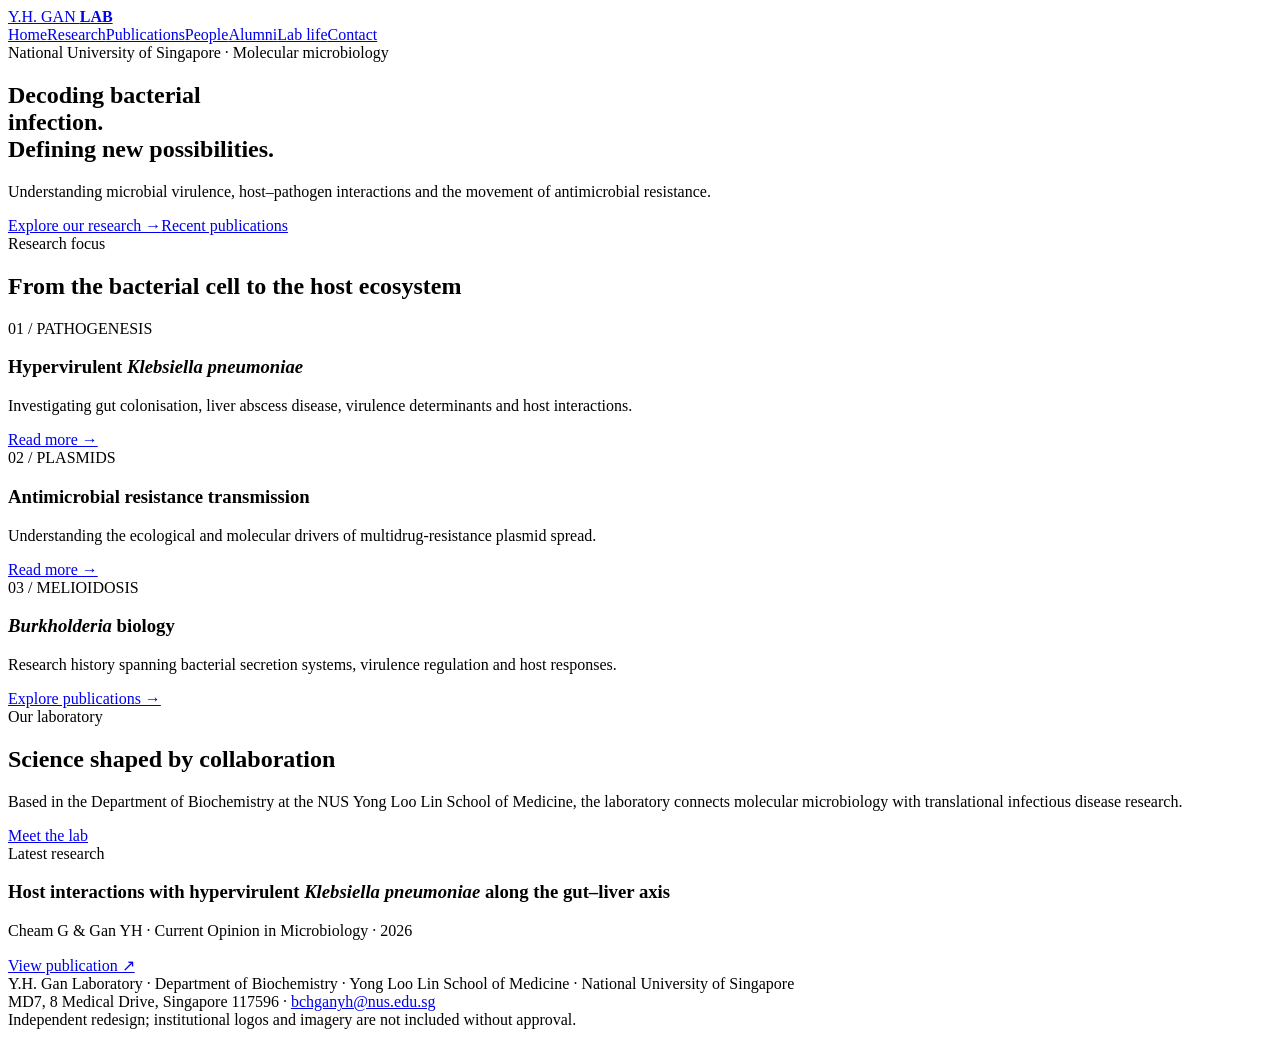
==== index.html @ dc12cc2e "Add files via upload" ====
<!doctype html><html lang="en"><head><meta charset="utf-8"><meta name="viewport" content="width=device-width,initial-scale=1"><meta name="description" content="Y.H. Gan Laboratory at the National University of Singapore: bacterial pathogenesis, Klebsiella pneumoniae, antimicrobial resistance and melioidosis."><title>Home | Y.H. Gan Laboratory</title><link rel="stylesheet" href="assets/style.css"></head><body><header class="top"><div class="wrap nav"><a class="brand" href="index.html">Y.H. GAN <b>LAB</b></a><nav aria-label="Main navigation"><a class="active" href="index.html">Home</a><a class="" href="research.html">Research</a><a class="" href="publications.html">Publications</a><a class="" href="people.html">People</a><a class="" href="alumni.html">Alumni</a><a class="" href="lab-life.html">Lab life</a><a class="" href="contact.html">Contact</a></nav></div></header><main><section class="hero"><div class="wrap"><div class="eyebrow">National University of Singapore · Molecular microbiology</div><h1>Decoding bacterial<br><span style="color:var(--aqua)">infection.</span><br>Defining new possibilities.</h1><p class="lead">Understanding microbial virulence, host–pathogen interactions and the movement of antimicrobial resistance.</p><a class="btn" href="research.html">Explore our research →</a><a class="btn secondary" href="publications.html">Recent publications</a></div></section><section class="section"><div class="wrap"><div class="eyebrow">Research focus</div><h2>From the bacterial cell to the host ecosystem</h2><div class="grid"><article class="card"><span class="number">01 / PATHOGENESIS</span><h3>Hypervirulent <i>Klebsiella pneumoniae</i></h3><p>Investigating gut colonisation, liver abscess disease, virulence determinants and host interactions.</p><a href="research.html">Read more →</a></article><article class="card"><span class="number">02 / PLASMIDS</span><h3>Antimicrobial resistance transmission</h3><p>Understanding the ecological and molecular drivers of multidrug-resistance plasmid spread.</p><a href="research.html">Read more →</a></article><article class="card"><span class="number">03 / MELIOIDOSIS</span><h3><i>Burkholderia</i> biology</h3><p>Research history spanning bacterial secretion systems, virulence regulation and host responses.</p><a href="publications.html">Explore publications →</a></article></div></div></section><section class="section"><div class="wrap grid two"><div><div class="eyebrow">Our laboratory</div><h2>Science shaped by collaboration</h2><p>Based in the Department of Biochemistry at the NUS Yong Loo Lin School of Medicine, the laboratory connects molecular microbiology with translational infectious disease research.</p><a class="btn secondary" href="people.html">Meet the lab</a></div><div class="banner"><div class="eyebrow">Latest research</div><h3>Host interactions with hypervirulent <i>Klebsiella pneumoniae</i> along the gut–liver axis</h3><p>Cheam G & Gan YH · Current Opinion in Microbiology · 2026</p><a href="https://doi.org/10.1016/j.mib.2026.102764">View publication ↗</a></div></div></section></main><footer class="footer"><div class="wrap">Y.H. Gan Laboratory · Department of Biochemistry · Yong Loo Lin School of Medicine · National University of Singapore<br>MD7, 8 Medical Drive, Singapore 117596 · <a href="mailto:bchganyh@nus.edu.sg">bchganyh@nus.edu.sg</a><br><span class="small">Independent redesign; institutional logos and imagery are not included without approval.</span></div></footer></body></html>
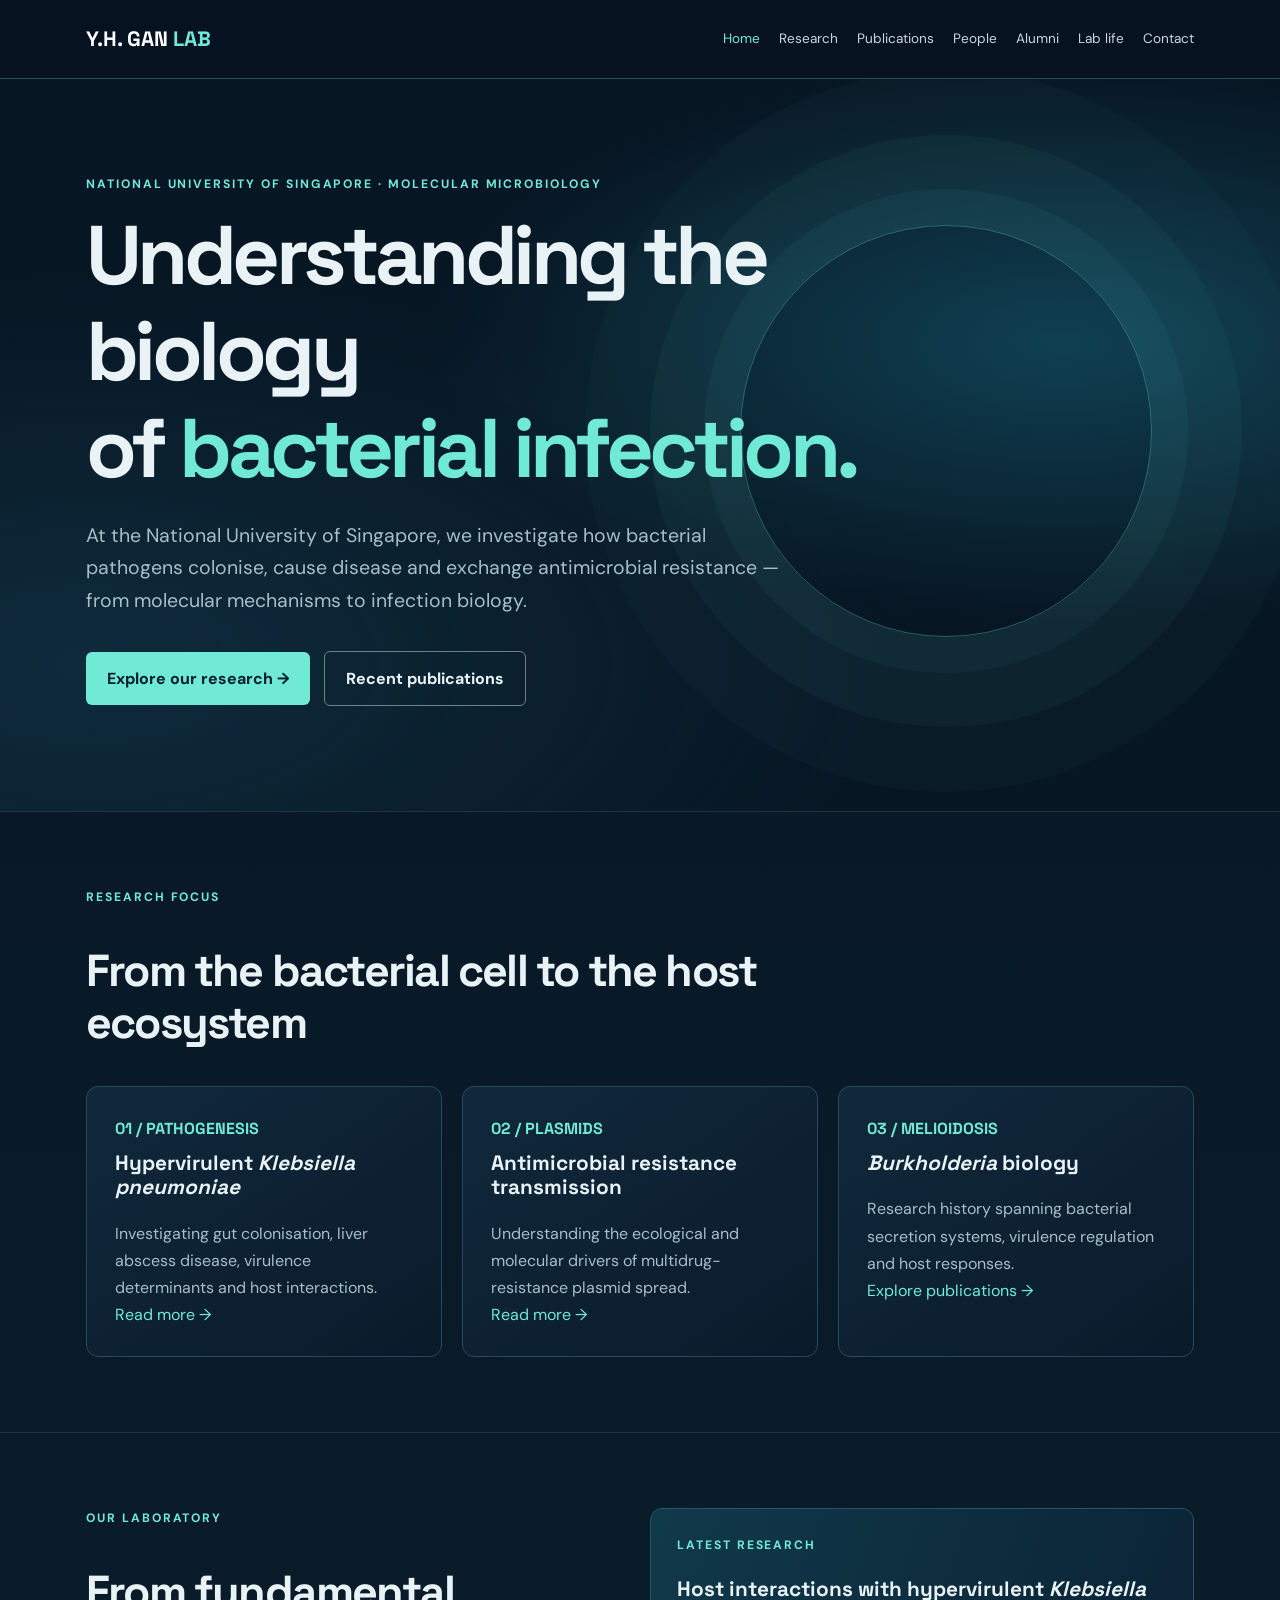
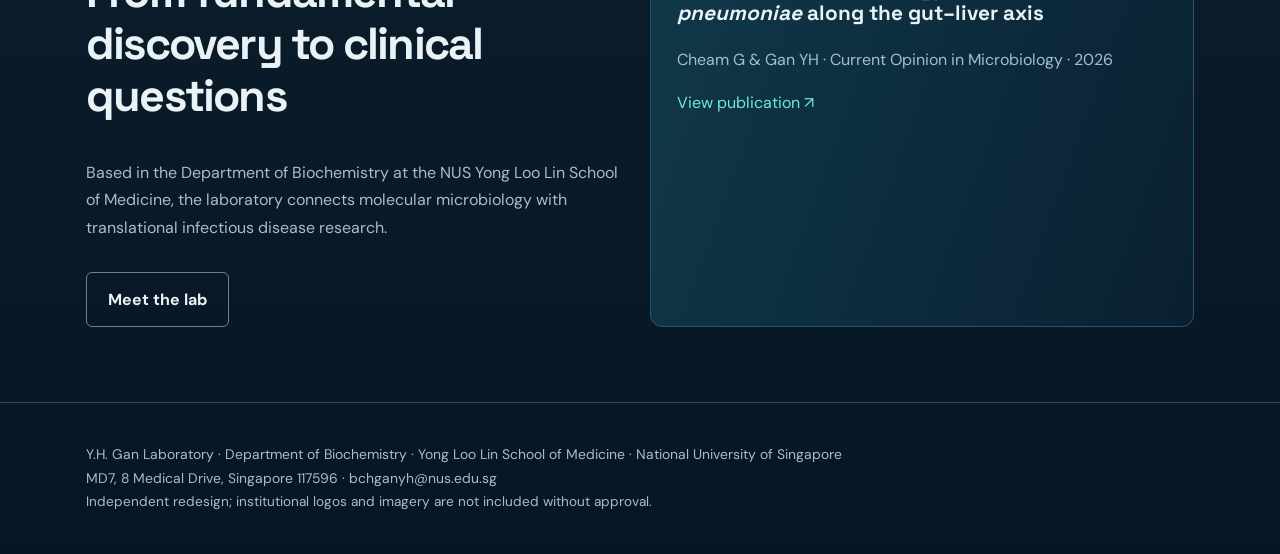
==== commit 80142d4a: "Refresh academic site design and migrate historical laboratory content" ====
--- a/index.html
+++ b/index.html
@@ -1 +1 @@
-<!doctype html><html lang="en"><head><meta charset="utf-8"><meta name="viewport" content="width=device-width,initial-scale=1"><meta name="description" content="Y.H. Gan Laboratory at the National University of Singapore: bacterial pathogenesis, Klebsiella pneumoniae, antimicrobial resistance and melioidosis."><title>Home | Y.H. Gan Laboratory</title><link rel="stylesheet" href="assets/style.css"></head><body><header class="top"><div class="wrap nav"><a class="brand" href="index.html">Y.H. GAN <b>LAB</b></a><nav aria-label="Main navigation"><a class="active" href="index.html">Home</a><a class="" href="research.html">Research</a><a class="" href="publications.html">Publications</a><a class="" href="people.html">People</a><a class="" href="alumni.html">Alumni</a><a class="" href="lab-life.html">Lab life</a><a class="" href="contact.html">Contact</a></nav></div></header><main><section class="hero"><div class="wrap"><div class="eyebrow">National University of Singapore · Molecular microbiology</div><h1>Decoding bacterial<br><span style="color:var(--aqua)">infection.</span><br>Defining new possibilities.</h1><p class="lead">Understanding microbial virulence, host–pathogen interactions and the movement of antimicrobial resistance.</p><a class="btn" href="research.html">Explore our research →</a><a class="btn secondary" href="publications.html">Recent publications</a></div></section><section class="section"><div class="wrap"><div class="eyebrow">Research focus</div><h2>From the bacterial cell to the host ecosystem</h2><div class="grid"><article class="card"><span class="number">01 / PATHOGENESIS</span><h3>Hypervirulent <i>Klebsiella pneumoniae</i></h3><p>Investigating gut colonisation, liver abscess disease, virulence determinants and host interactions.</p><a href="research.html">Read more →</a></article><article class="card"><span class="number">02 / PLASMIDS</span><h3>Antimicrobial resistance transmission</h3><p>Understanding the ecological and molecular drivers of multidrug-resistance plasmid spread.</p><a href="research.html">Read more →</a></article><article class="card"><span class="number">03 / MELIOIDOSIS</span><h3><i>Burkholderia</i> biology</h3><p>Research history spanning bacterial secretion systems, virulence regulation and host responses.</p><a href="publications.html">Explore publications →</a></article></div></div></section><section class="section"><div class="wrap grid two"><div><div class="eyebrow">Our laboratory</div><h2>Science shaped by collaboration</h2><p>Based in the Department of Biochemistry at the NUS Yong Loo Lin School of Medicine, the laboratory connects molecular microbiology with translational infectious disease research.</p><a class="btn secondary" href="people.html">Meet the lab</a></div><div class="banner"><div class="eyebrow">Latest research</div><h3>Host interactions with hypervirulent <i>Klebsiella pneumoniae</i> along the gut–liver axis</h3><p>Cheam G & Gan YH · Current Opinion in Microbiology · 2026</p><a href="https://doi.org/10.1016/j.mib.2026.102764">View publication ↗</a></div></div></section></main><footer class="footer"><div class="wrap">Y.H. Gan Laboratory · Department of Biochemistry · Yong Loo Lin School of Medicine · National University of Singapore<br>MD7, 8 Medical Drive, Singapore 117596 · <a href="mailto:bchganyh@nus.edu.sg">bchganyh@nus.edu.sg</a><br><span class="small">Independent redesign; institutional logos and imagery are not included without approval.</span></div></footer></body></html>+<!doctype html><html lang="en"><head><meta charset="utf-8"><meta name="viewport" content="width=device-width,initial-scale=1"><meta name="description" content="Y.H. Gan Laboratory at the National University of Singapore: bacterial pathogenesis, Klebsiella pneumoniae, antimicrobial resistance and melioidosis."><title>Home | Y.H. Gan Laboratory</title><link rel="stylesheet" href="assets/style.css"></head><body><header class="top"><div class="wrap nav"><a class="brand" href="index.html">Y.H. GAN <b>LAB</b></a><nav aria-label="Main navigation"><a class="active" href="index.html">Home</a><a class="" href="research.html">Research</a><a class="" href="publications.html">Publications</a><a class="" href="people.html">People</a><a class="" href="alumni.html">Alumni</a><a class="" href="lab-life.html">Lab life</a><a class="" href="contact.html">Contact</a></nav></div></header><main><section class="hero"><div class="wrap"><div class="eyebrow">National University of Singapore · Molecular microbiology</div><h1>Understanding the biology<br>of <span style="color:var(--aqua)">bacterial infection.</span></h1><p class="lead">At the National University of Singapore, we investigate how bacterial pathogens colonise, cause disease and exchange antimicrobial resistance — from molecular mechanisms to infection biology.</p><a class="btn" href="research.html">Explore our research →</a><a class="btn secondary" href="publications.html">Recent publications</a></div></section><section class="section"><div class="wrap"><div class="eyebrow">Research focus</div><h2>From the bacterial cell to the host ecosystem</h2><div class="grid"><article class="card"><span class="number">01 / PATHOGENESIS</span><h3>Hypervirulent <i>Klebsiella pneumoniae</i></h3><p>Investigating gut colonisation, liver abscess disease, virulence determinants and host interactions.</p><a href="research.html">Read more →</a></article><article class="card"><span class="number">02 / PLASMIDS</span><h3>Antimicrobial resistance transmission</h3><p>Understanding the ecological and molecular drivers of multidrug-resistance plasmid spread.</p><a href="research.html">Read more →</a></article><article class="card"><span class="number">03 / MELIOIDOSIS</span><h3><i>Burkholderia</i> biology</h3><p>Research history spanning bacterial secretion systems, virulence regulation and host responses.</p><a href="publications.html">Explore publications →</a></article></div></div></section><section class="section"><div class="wrap grid two"><div><div class="eyebrow">Our laboratory</div><h2>From fundamental discovery to clinical questions</h2><p>Based in the Department of Biochemistry at the NUS Yong Loo Lin School of Medicine, the laboratory connects molecular microbiology with translational infectious disease research.</p><a class="btn secondary" href="people.html">Meet the lab</a></div><div class="banner"><div class="eyebrow">Latest research</div><h3>Host interactions with hypervirulent <i>Klebsiella pneumoniae</i> along the gut–liver axis</h3><p>Cheam G & Gan YH · Current Opinion in Microbiology · 2026</p><a href="https://doi.org/10.1016/j.mib.2026.102764">View publication ↗</a></div></div></section></main><footer class="footer"><div class="wrap">Y.H. Gan Laboratory · Department of Biochemistry · Yong Loo Lin School of Medicine · National University of Singapore<br>MD7, 8 Medical Drive, Singapore 117596 · <a href="mailto:bchganyh@nus.edu.sg">bchganyh@nus.edu.sg</a><br><span class="small">Independent redesign; institutional logos and imagery are not included without approval.</span></div></footer></body></html>
--- a/assets/style.css
+++ b/assets/style.css
@@ -0,0 +1,18 @@
+@import url('https://fonts.googleapis.com/css2?family=DM+Sans:wght@400;500;600;700&family=Space+Grotesk:wght@400;500;600;700&display=swap');:root{--bg:#071321;--panel:#0e2133;--line:#244051;--text:#e9f3f6;--muted:#a5bfc9;--aqua:#4fe4d0;--gold:#f6c47c}*{box-sizing:border-box}html{scroll-behavior:smooth}body{margin:0;background:var(--bg);color:var(--text);font:16px/1.7 'DM Sans',sans-serif}a{color:var(--aqua);text-decoration:none}a:hover{text-decoration:underline}h1,h2,h3,.brand{font-family:'Space Grotesk',sans-serif;line-height:1.16}h1{font-size:clamp(2.7rem,6.5vw,5.5rem);letter-spacing:-.055em;margin:12px 0 24px}h2{font-size:clamp(1.8rem,3.5vw,3rem);letter-spacing:-.04em}h3{font-size:1.3rem}p{color:var(--muted)}.wrap{max-width:1160px;margin:auto;padding:0 26px}.top{position:sticky;top:0;background:#071321ee;backdrop-filter:blur(14px);z-index:9;border-bottom:1px solid var(--line)}.nav{min-height:78px;display:flex;align-items:center;justify-content:space-between;gap:20px}.brand{font-size:1.3rem;font-weight:700;color:white;white-space:nowrap}.brand b{color:var(--aqua)}nav{display:flex;gap:19px;flex-wrap:wrap}nav a{font-size:.85rem;color:#c7d8df}nav a.active{color:var(--aqua)}.hero{position:relative;overflow:hidden;padding:95px 0 105px;background:radial-gradient(ellipse at 83% 40%,#114b60 0,transparent 45%),radial-gradient(ellipse at 20% 80%,#163b49 0,transparent 48%)}.hero:after{content:'';position:absolute;right:8%;top:15%;width:340px;height:340px;border-radius:50%;border:1px solid #4fe4d044;box-shadow:0 0 0 35px #4fe4d008,0 0 0 80px #4fe4d006;pointer-events:none}.eyebrow{text-transform:uppercase;letter-spacing:.19em;color:var(--aqua);font-size:.76rem;font-weight:700}.lead{max-width:720px;font-size:1.22rem}.btn{display:inline-block;background:var(--aqua);color:#06202a;padding:13px 21px;border-radius:6px;font-weight:700;margin:15px 14px 0 0}.btn.secondary{background:transparent;color:var(--text);border:1px solid #68848d}.section{padding:75px 0;border-top:1px solid #1a3545}.grid{display:grid;grid-template-columns:repeat(3,minmax(0,1fr));gap:20px}.grid.two{grid-template-columns:repeat(2,minmax(0,1fr))}.card{background:linear-gradient(145deg,#10293b,#0a1a2b);border:1px solid var(--line);border-radius:12px;padding:28px;min-width:0}.card h3{margin-top:8px}.card p{margin-bottom:0}.number{color:var(--aqua);font:700 1rem 'Space Grotesk'}.banner{background:linear-gradient(110deg,#10394a,#0a2032);border:1px solid #255667;padding:26px;border-radius:12px}.small{font-size:.85rem}.muted{color:var(--muted)}.pagehead{padding:76px 0 55px;background:radial-gradient(ellipse at right,#15475a,transparent 55%)}.pagehead h1{font-size:clamp(2.5rem,5vw,4.2rem)}.entry{border-bottom:1px solid var(--line);padding:19px 0}.entry:last-child{border:0}.tag{font-size:.73rem;letter-spacing:.12em;text-transform:uppercase;color:var(--aqua)}.publication{padding:20px 0;border-bottom:1px solid var(--line)}.publication h3{font-size:1.05rem;line-height:1.4;margin:5px 0}.publication p{margin:4px 0}.search{width:100%;padding:14px;background:#0d2435;border:1px solid #416274;border-radius:8px;color:white;font:inherit}.portrait{height:95px;width:95px;border-radius:50%;background:linear-gradient(135deg,#1b6173,#132b46);display:grid;place-items:center;font:700 1.4rem 'Space Grotesk';color:#a5f7e8;margin-bottom:20px}.timeline{display:flex;flex-wrap:wrap;gap:10px}.year{border:1px solid #315367;padding:10px 15px;border-radius:8px;color:var(--text)}.figure{border:1px dashed #497080;border-radius:10px;padding:28px;background:#0b2030;color:#bed1d9;margin:20px 0}.footer{padding:40px 0;border-top:1px solid var(--line);font-size:.87rem;color:var(--muted)}.footer a{color:var(--muted)}.warning{background:#263321;border-left:3px solid var(--gold);padding:14px 18px;border-radius:4px}ul{color:var(--muted)}@media(max-width:800px){.nav{align-items:flex-start;padding-top:16px;padding-bottom:16px;flex-direction:column}nav{gap:10px 17px}.grid,.grid.two{grid-template-columns:1fr}.hero{padding:70px 0}.hero:after{opacity:.25}h1{font-size:2.8rem}.section{padding:55px 0}}
+/* 2026 editorial refresh */
+:root{--bg:#071623;--panel:#10293a;--line:#294a5a;--aqua:#70ead7}
+body{background:linear-gradient(180deg,#071623 0%,#0a1b2a 75%,#071623 100%)}
+.hero{min-height:660px;display:flex;align-items:center;background:radial-gradient(ellipse at 83% 36%,#17647a88,transparent 42%),radial-gradient(ellipse at 7% 80%,#17435977,transparent 47%),#071623}
+.hero .wrap{width:100%;position:relative;z-index:1}
+.hero:after{width:410px;height:410px;right:10%;top:20%;border:1px solid #70ead755;box-shadow:0 0 0 36px #70ead70b,0 0 0 90px #70ead709,0 0 0 155px #70ead705}
+.hero h1{max-width:960px}.lead{line-height:1.65}.section h2{max-width:820px}
+.card{transition:transform .2s ease,border-color .2s ease}.card:hover{transform:translateY(-4px);border-color:#5baea9}
+.btn{transition:filter .2s ease,transform .2s ease}.btn:hover{filter:brightness(1.09);transform:translateY(-2px);text-decoration:none}
+a:focus-visible,input:focus-visible{outline:3px solid #f6c47c;outline-offset:3px}
+[hidden]{display:none!important}
+.story{font-size:1.08rem;max-width:800px}.section-intro{max-width:780px}
+.masthead{border-left:3px solid var(--aqua);padding-left:22px}
+.eyebrow{letter-spacing:.16em}
+footer{margin-top:auto}
+@media(prefers-reduced-motion:reduce){*,*:before,*:after{scroll-behavior:auto!important;transition:none!important}}
+@media(max-width:800px){.hero{min-height:520px}.hero:after{right:-160px;opacity:.22}nav a{padding:4px 0}}
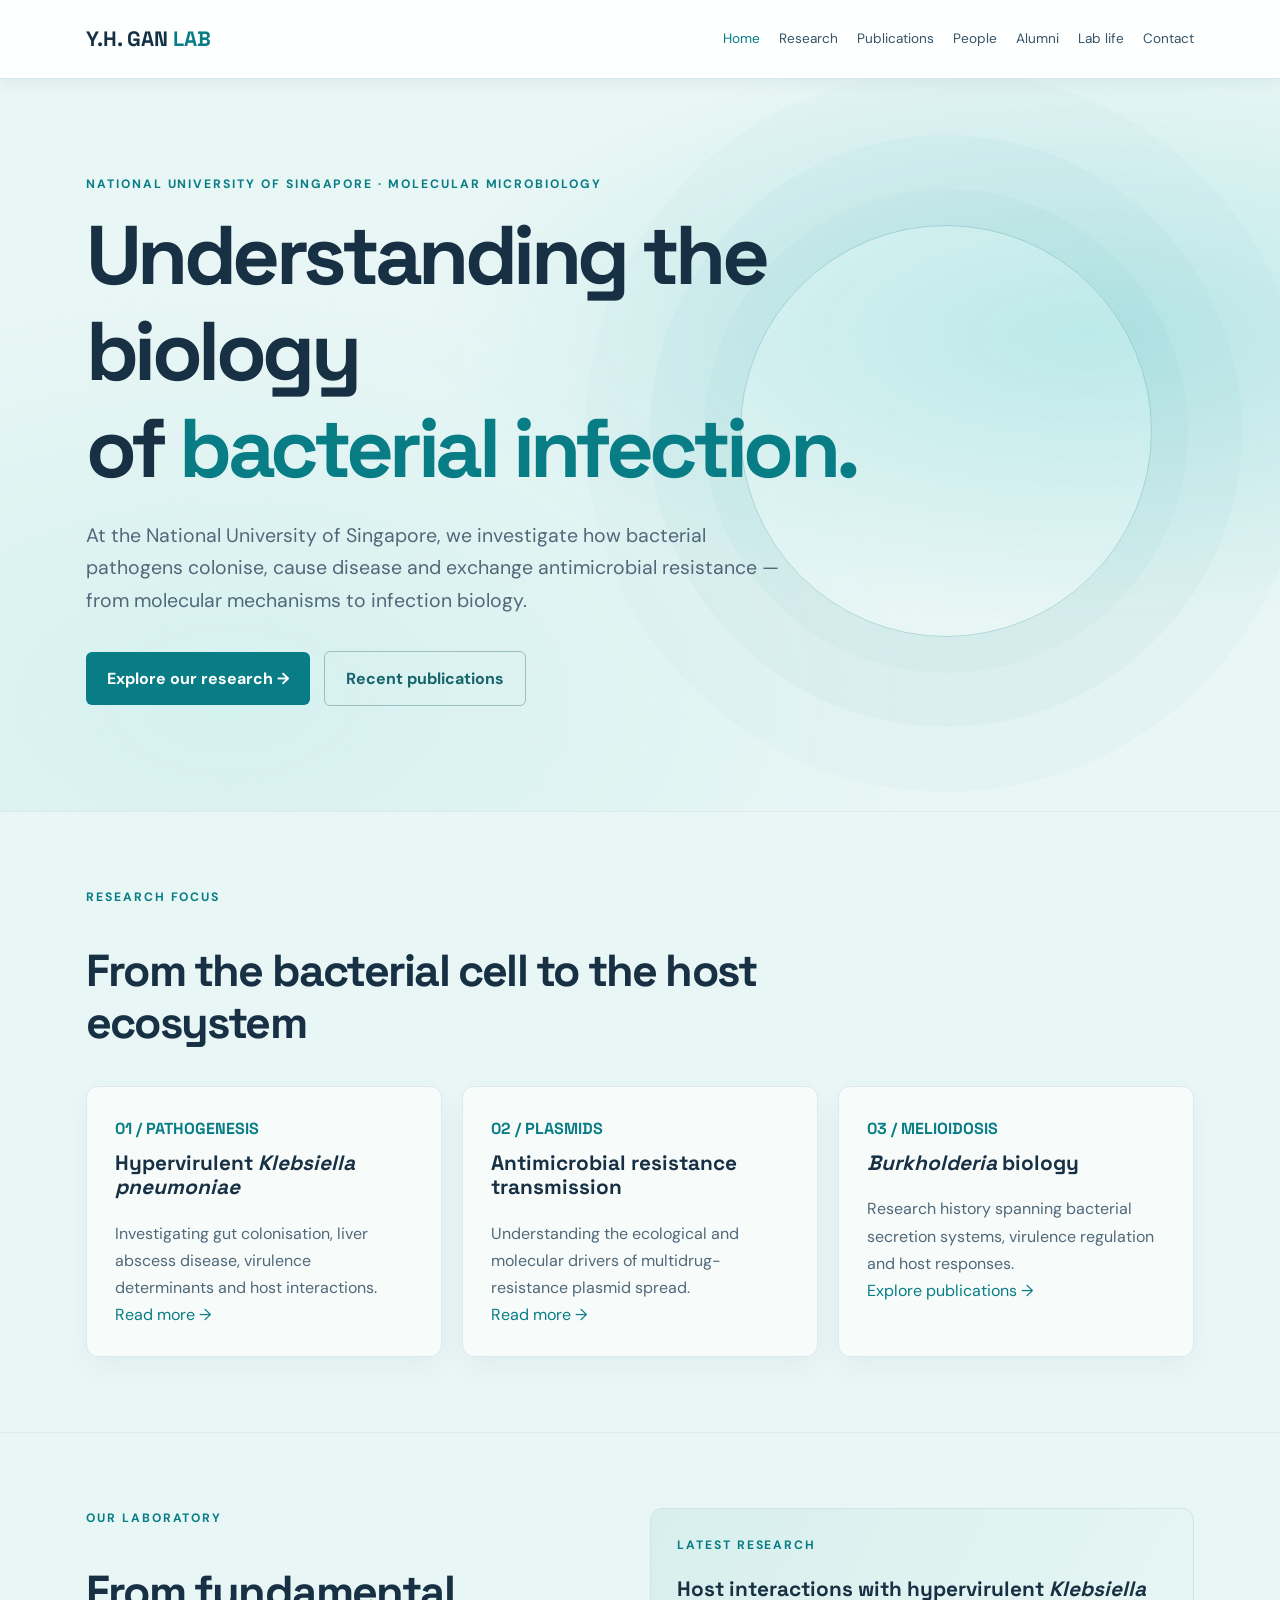
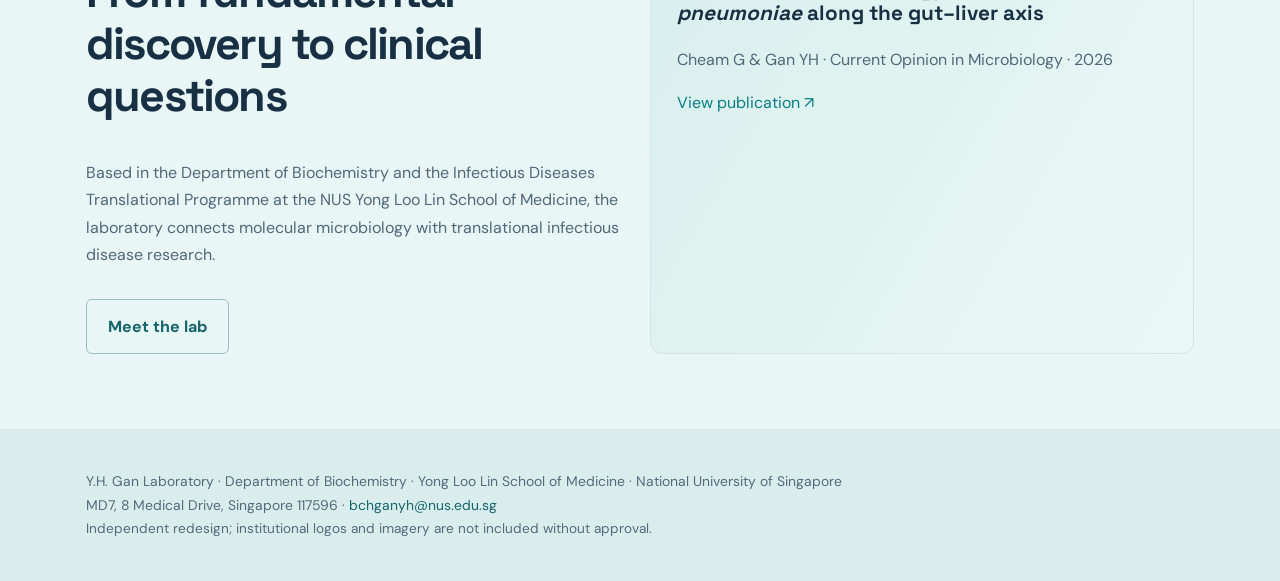
==== commit e9b7ee4b: "Update laboratory affiliation on homepage" ====
--- a/index.html
+++ b/index.html
@@ -1 +1 @@
-<!doctype html><html lang="en"><head><meta charset="utf-8"><meta name="viewport" content="width=device-width,initial-scale=1"><meta name="description" content="Y.H. Gan Laboratory at the National University of Singapore: bacterial pathogenesis, Klebsiella pneumoniae, antimicrobial resistance and melioidosis."><title>Home | Y.H. Gan Laboratory</title><link rel="stylesheet" href="assets/style.css"></head><body><header class="top"><div class="wrap nav"><a class="brand" href="index.html">Y.H. GAN <b>LAB</b></a><nav aria-label="Main navigation"><a class="active" href="index.html">Home</a><a class="" href="research.html">Research</a><a class="" href="publications.html">Publications</a><a class="" href="people.html">People</a><a class="" href="alumni.html">Alumni</a><a class="" href="lab-life.html">Lab life</a><a class="" href="contact.html">Contact</a></nav></div></header><main><section class="hero"><div class="wrap"><div class="eyebrow">National University of Singapore · Molecular microbiology</div><h1>Understanding the biology<br>of <span style="color:var(--aqua)">bacterial infection.</span></h1><p class="lead">At the National University of Singapore, we investigate how bacterial pathogens colonise, cause disease and exchange antimicrobial resistance — from molecular mechanisms to infection biology.</p><a class="btn" href="research.html">Explore our research →</a><a class="btn secondary" href="publications.html">Recent publications</a></div></section><section class="section"><div class="wrap"><div class="eyebrow">Research focus</div><h2>From the bacterial cell to the host ecosystem</h2><div class="grid"><article class="card"><span class="number">01 / PATHOGENESIS</span><h3>Hypervirulent <i>Klebsiella pneumoniae</i></h3><p>Investigating gut colonisation, liver abscess disease, virulence determinants and host interactions.</p><a href="research.html">Read more →</a></article><article class="card"><span class="number">02 / PLASMIDS</span><h3>Antimicrobial resistance transmission</h3><p>Understanding the ecological and molecular drivers of multidrug-resistance plasmid spread.</p><a href="research.html">Read more →</a></article><article class="card"><span class="number">03 / MELIOIDOSIS</span><h3><i>Burkholderia</i> biology</h3><p>Research history spanning bacterial secretion systems, virulence regulation and host responses.</p><a href="publications.html">Explore publications →</a></article></div></div></section><section class="section"><div class="wrap grid two"><div><div class="eyebrow">Our laboratory</div><h2>From fundamental discovery to clinical questions</h2><p>Based in the Department of Biochemistry at the NUS Yong Loo Lin School of Medicine, the laboratory connects molecular microbiology with translational infectious disease research.</p><a class="btn secondary" href="people.html">Meet the lab</a></div><div class="banner"><div class="eyebrow">Latest research</div><h3>Host interactions with hypervirulent <i>Klebsiella pneumoniae</i> along the gut–liver axis</h3><p>Cheam G & Gan YH · Current Opinion in Microbiology · 2026</p><a href="https://doi.org/10.1016/j.mib.2026.102764">View publication ↗</a></div></div></section></main><footer class="footer"><div class="wrap">Y.H. Gan Laboratory · Department of Biochemistry · Yong Loo Lin School of Medicine · National University of Singapore<br>MD7, 8 Medical Drive, Singapore 117596 · <a href="mailto:bchganyh@nus.edu.sg">bchganyh@nus.edu.sg</a><br><span class="small">Independent redesign; institutional logos and imagery are not included without approval.</span></div></footer></body></html>+<!doctype html><html lang="en"><head><meta charset="utf-8"><meta name="viewport" content="width=device-width,initial-scale=1"><meta name="description" content="Y.H. Gan Laboratory at the National University of Singapore: bacterial pathogenesis, Klebsiella pneumoniae, antimicrobial resistance and melioidosis."><title>Home | Y.H. Gan Laboratory</title><link rel="stylesheet" href="assets/style.css"></head><body><header class="top"><div class="wrap nav"><a class="brand" href="index.html">Y.H. GAN <b>LAB</b></a><nav aria-label="Main navigation"><a class="active" href="index.html">Home</a><a class="" href="research.html">Research</a><a class="" href="publications.html">Publications</a><a class="" href="people.html">People</a><a class="" href="alumni.html">Alumni</a><a class="" href="lab-life.html">Lab life</a><a class="" href="contact.html">Contact</a></nav></div></header><main><section class="hero"><div class="wrap"><div class="eyebrow">National University of Singapore · Molecular microbiology</div><h1>Understanding the biology<br>of <span style="color:var(--aqua)">bacterial infection.</span></h1><p class="lead">At the National University of Singapore, we investigate how bacterial pathogens colonise, cause disease and exchange antimicrobial resistance — from molecular mechanisms to infection biology.</p><a class="btn" href="research.html">Explore our research →</a><a class="btn secondary" href="publications.html">Recent publications</a></div></section><section class="section"><div class="wrap"><div class="eyebrow">Research focus</div><h2>From the bacterial cell to the host ecosystem</h2><div class="grid"><article class="card"><span class="number">01 / PATHOGENESIS</span><h3>Hypervirulent <i>Klebsiella pneumoniae</i></h3><p>Investigating gut colonisation, liver abscess disease, virulence determinants and host interactions.</p><a href="research.html">Read more →</a></article><article class="card"><span class="number">02 / PLASMIDS</span><h3>Antimicrobial resistance transmission</h3><p>Understanding the ecological and molecular drivers of multidrug-resistance plasmid spread.</p><a href="research.html">Read more →</a></article><article class="card"><span class="number">03 / MELIOIDOSIS</span><h3><i>Burkholderia</i> biology</h3><p>Research history spanning bacterial secretion systems, virulence regulation and host responses.</p><a href="publications.html">Explore publications →</a></article></div></div></section><section class="section"><div class="wrap grid two"><div><div class="eyebrow">Our laboratory</div><h2>From fundamental discovery to clinical questions</h2><p>Based in the Department of Biochemistry and the Infectious Diseases Translational Programme at the NUS Yong Loo Lin School of Medicine, the laboratory connects molecular microbiology with translational infectious disease research.</p><a class="btn secondary" href="people.html">Meet the lab</a></div><div class="banner"><div class="eyebrow">Latest research</div><h3>Host interactions with hypervirulent <i>Klebsiella pneumoniae</i> along the gut–liver axis</h3><p>Cheam G & Gan YH · Current Opinion in Microbiology · 2026</p><a href="https://doi.org/10.1016/j.mib.2026.102764">View publication ↗</a></div></div></section></main><footer class="footer"><div class="wrap">Y.H. Gan Laboratory · Department of Biochemistry · Yong Loo Lin School of Medicine · National University of Singapore<br>MD7, 8 Medical Drive, Singapore 117596 · <a href="mailto:bchganyh@nus.edu.sg">bchganyh@nus.edu.sg</a><br><span class="small">Independent redesign; institutional logos and imagery are not included without approval.</span></div></footer></body></html>
--- a/assets/style.css
+++ b/assets/style.css
@@ -16,3 +16,40 @@
 footer{margin-top:auto}
 @media(prefers-reduced-motion:reduce){*,*:before,*:after{scroll-behavior:auto!important;transition:none!important}}
 @media(max-width:800px){.hero{min-height:520px}.hero:after{right:-160px;opacity:.22}nav a{padding:4px 0}}
+
+/* Light academic palette */
+:root{--bg:#f6f9fb;--panel:#fff;--line:#dbe6eb;--text:#173044;--muted:#506879;--aqua:#087d85;--gold:#ae702e}
+body{background:#f6f9fb;color:var(--text)}
+p,ul{color:var(--muted)}a{color:#087d85}
+.top{background:#fffffff2;border-bottom:1px solid var(--line);box-shadow:0 3px 16px #102c4010}
+.brand{color:#143044}nav a{color:#365469}nav a.active{color:#087d85}
+.hero{background:radial-gradient(ellipse at 85% 35%,#bce9e9 0,transparent 43%),radial-gradient(ellipse at 18% 85%,#d9edf6 0,transparent 47%),#eef6f9;min-height:570px}
+.hero:after{border-color:#087d8540;box-shadow:0 0 0 36px #087d8508,0 0 0 90px #087d8508,0 0 0 155px #087d8505}
+.section{border-top:1px solid #e0e9ee}.pagehead{background:linear-gradient(120deg,#e6f5f6,#f7fbfc)}
+.card{background:#fff;border:1px solid #dce8ec;box-shadow:0 10px 30px #1b46500a}
+.banner{background:linear-gradient(120deg,#e5f3f4,#f2f8fa);border:1px solid #d1e5e8}
+.btn{background:#087d85;color:white}.btn.secondary{color:#17646c;border:1px solid #9bbfc3}
+.eyebrow,.tag,.number{color:#087d85}
+.footer{background:#edf4f7;border-top:1px solid #dce7eb;color:#526a7b}
+.footer a{color:#17646c}
+.search{background:white;color:#173044;border-color:#b9cfd7}
+.portrait{background:#d7ebed;color:#17646c}
+.year{color:#17646c;border-color:#b9cfd7}
+.figure{background:#fff;border:1px solid #dbe6eb;color:#506879}
+.warning{background:#fff5e8;color:#624b27}
+.research-figure{margin:24px 0 34px;background:white;border:1px solid #dce8ec;border-radius:14px;overflow:hidden;box-shadow:0 10px 30px #1b46500a}
+.research-figure img{display:block;width:100%;height:auto;max-height:600px;object-fit:contain;background:#fff}
+.research-figure figcaption{padding:14px 20px;color:#506879;font-size:.9rem;line-height:1.6}
+.research-figure-pair{display:grid;grid-template-columns:1fr 1fr;gap:18px}
+.research-figure-pair .research-figure{margin:16px 0}
+@media(max-width:700px){.research-figure-pair{grid-template-columns:1fr}}
+
+/* Pale aqua site background */
+:root{--bg:#e8f6f5;--panel:#f2fbfa}
+body{background:#e8f6f5}
+.section{background:#e8f6f5}
+.pagehead{background:linear-gradient(120deg,#d9f0ef,#e8f6f5)}
+.hero{background:radial-gradient(ellipse at 85% 35%,#bce9e9 0,transparent 43%),radial-gradient(ellipse at 18% 85%,#d5f1ef 0,transparent 47%),#e8f6f5}
+.card{background:#f7fcfb}
+.banner{background:linear-gradient(120deg,#d8efed,#eaf8f6)}
+.footer{background:#d9eeec}
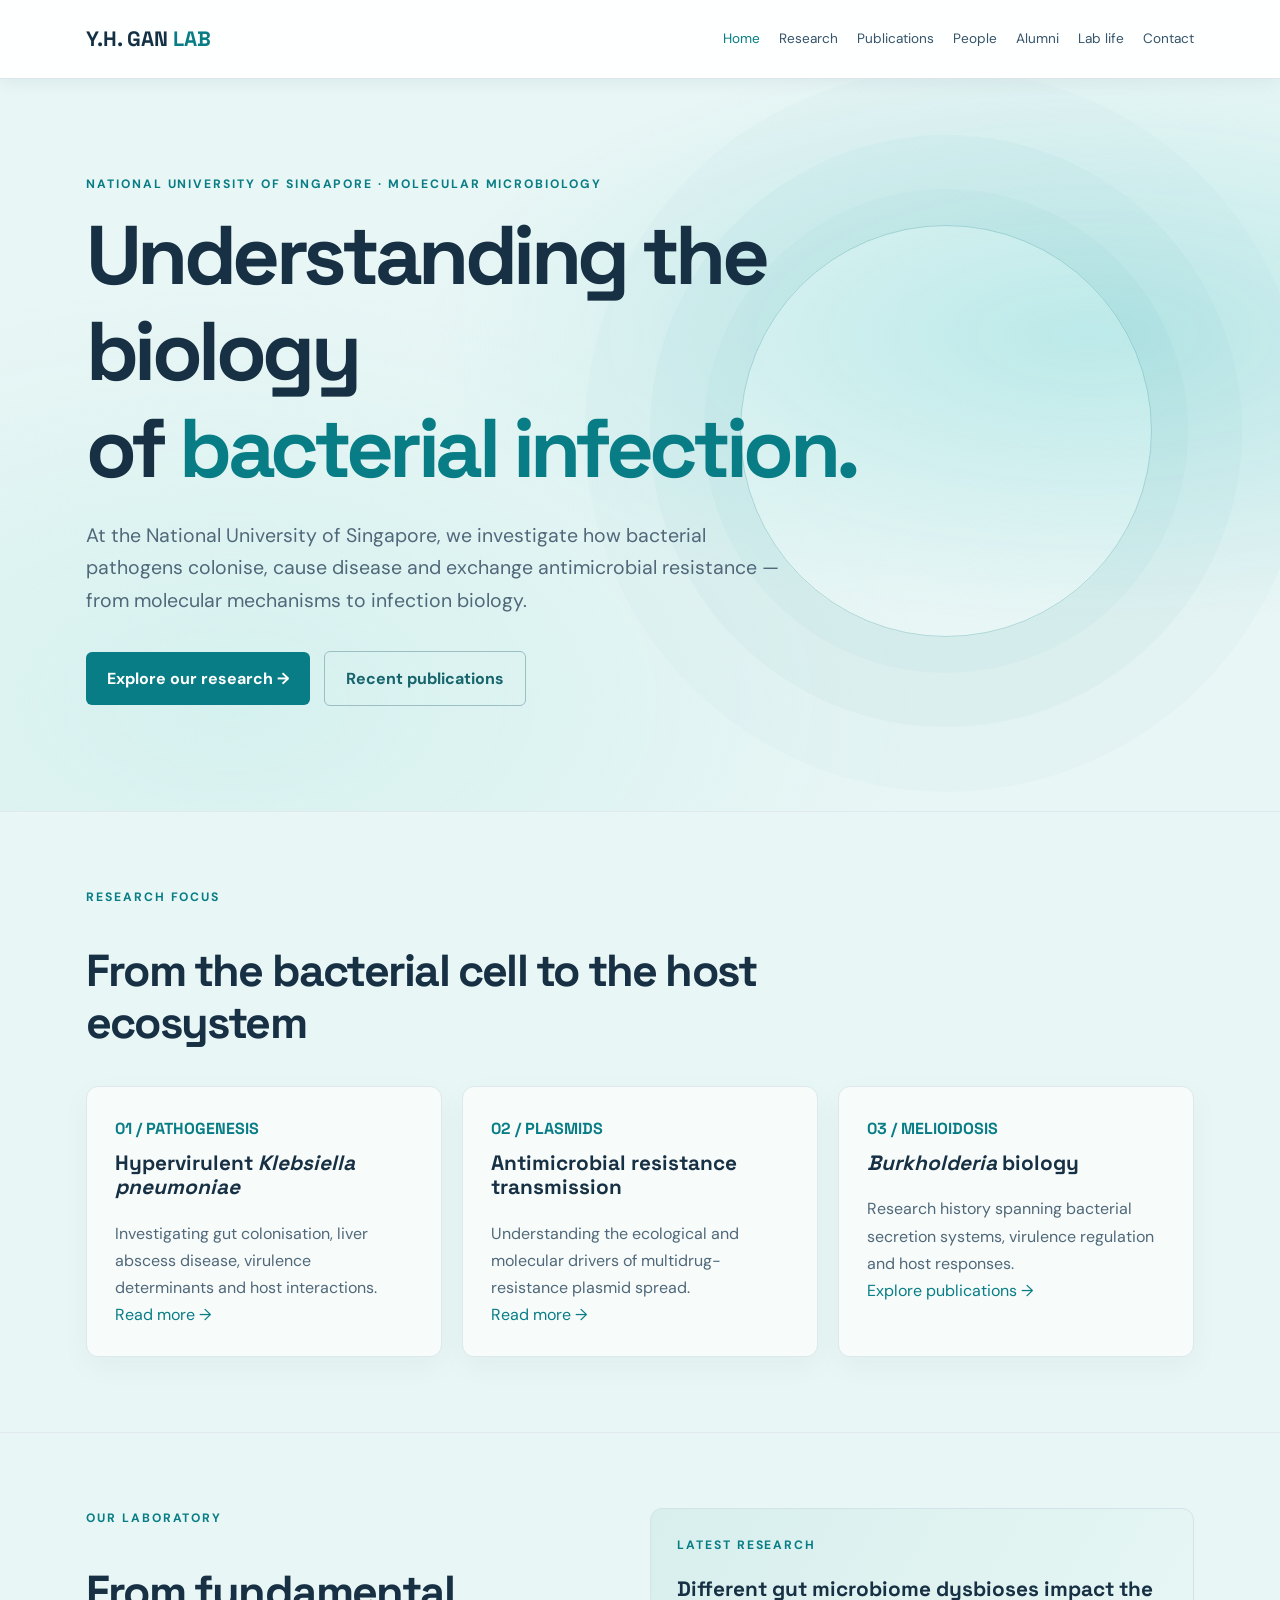
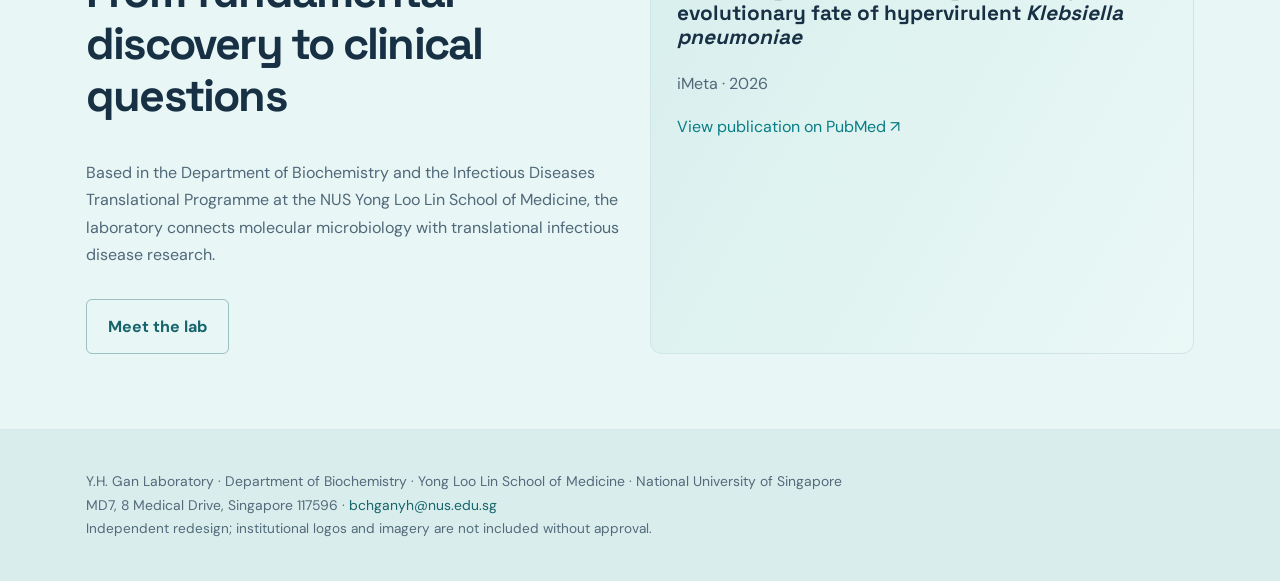
==== commit 68305340: "Feature 2026 gut microbiome dysbiosis paper on homepage" ====
--- a/index.html
+++ b/index.html
@@ -1 +1 @@
-<!doctype html><html lang="en"><head><meta charset="utf-8"><meta name="viewport" content="width=device-width,initial-scale=1"><meta name="description" content="Y.H. Gan Laboratory at the National University of Singapore: bacterial pathogenesis, Klebsiella pneumoniae, antimicrobial resistance and melioidosis."><title>Home | Y.H. Gan Laboratory</title><link rel="stylesheet" href="assets/style.css"></head><body><header class="top"><div class="wrap nav"><a class="brand" href="index.html">Y.H. GAN <b>LAB</b></a><nav aria-label="Main navigation"><a class="active" href="index.html">Home</a><a class="" href="research.html">Research</a><a class="" href="publications.html">Publications</a><a class="" href="people.html">People</a><a class="" href="alumni.html">Alumni</a><a class="" href="lab-life.html">Lab life</a><a class="" href="contact.html">Contact</a></nav></div></header><main><section class="hero"><div class="wrap"><div class="eyebrow">National University of Singapore · Molecular microbiology</div><h1>Understanding the biology<br>of <span style="color:var(--aqua)">bacterial infection.</span></h1><p class="lead">At the National University of Singapore, we investigate how bacterial pathogens colonise, cause disease and exchange antimicrobial resistance — from molecular mechanisms to infection biology.</p><a class="btn" href="research.html">Explore our research →</a><a class="btn secondary" href="publications.html">Recent publications</a></div></section><section class="section"><div class="wrap"><div class="eyebrow">Research focus</div><h2>From the bacterial cell to the host ecosystem</h2><div class="grid"><article class="card"><span class="number">01 / PATHOGENESIS</span><h3>Hypervirulent <i>Klebsiella pneumoniae</i></h3><p>Investigating gut colonisation, liver abscess disease, virulence determinants and host interactions.</p><a href="research.html">Read more →</a></article><article class="card"><span class="number">02 / PLASMIDS</span><h3>Antimicrobial resistance transmission</h3><p>Understanding the ecological and molecular drivers of multidrug-resistance plasmid spread.</p><a href="research.html">Read more →</a></article><article class="card"><span class="number">03 / MELIOIDOSIS</span><h3><i>Burkholderia</i> biology</h3><p>Research history spanning bacterial secretion systems, virulence regulation and host responses.</p><a href="publications.html">Explore publications →</a></article></div></div></section><section class="section"><div class="wrap grid two"><div><div class="eyebrow">Our laboratory</div><h2>From fundamental discovery to clinical questions</h2><p>Based in the Department of Biochemistry and the Infectious Diseases Translational Programme at the NUS Yong Loo Lin School of Medicine, the laboratory connects molecular microbiology with translational infectious disease research.</p><a class="btn secondary" href="people.html">Meet the lab</a></div><div class="banner"><div class="eyebrow">Latest research</div><h3>Host interactions with hypervirulent <i>Klebsiella pneumoniae</i> along the gut–liver axis</h3><p>Cheam G & Gan YH · Current Opinion in Microbiology · 2026</p><a href="https://doi.org/10.1016/j.mib.2026.102764">View publication ↗</a></div></div></section></main><footer class="footer"><div class="wrap">Y.H. Gan Laboratory · Department of Biochemistry · Yong Loo Lin School of Medicine · National University of Singapore<br>MD7, 8 Medical Drive, Singapore 117596 · <a href="mailto:bchganyh@nus.edu.sg">bchganyh@nus.edu.sg</a><br><span class="small">Independent redesign; institutional logos and imagery are not included without approval.</span></div></footer></body></html>+<!doctype html><html lang="en"><head><meta charset="utf-8"><meta name="viewport" content="width=device-width,initial-scale=1"><meta name="description" content="Y.H. Gan Laboratory at the National University of Singapore: bacterial pathogenesis, Klebsiella pneumoniae, antimicrobial resistance and melioidosis."><title>Home | Y.H. Gan Laboratory</title><link rel="stylesheet" href="assets/style.css"></head><body><header class="top"><div class="wrap nav"><a class="brand" href="index.html">Y.H. GAN <b>LAB</b></a><nav aria-label="Main navigation"><a class="active" href="index.html">Home</a><a class="" href="research.html">Research</a><a class="" href="publications.html">Publications</a><a class="" href="people.html">People</a><a class="" href="alumni.html">Alumni</a><a class="" href="lab-life.html">Lab life</a><a class="" href="contact.html">Contact</a></nav></div></header><main><section class="hero"><div class="wrap"><div class="eyebrow">National University of Singapore · Molecular microbiology</div><h1>Understanding the biology<br>of <span style="color:var(--aqua)">bacterial infection.</span></h1><p class="lead">At the National University of Singapore, we investigate how bacterial pathogens colonise, cause disease and exchange antimicrobial resistance — from molecular mechanisms to infection biology.</p><a class="btn" href="research.html">Explore our research →</a><a class="btn secondary" href="publications.html">Recent publications</a></div></section><section class="section"><div class="wrap"><div class="eyebrow">Research focus</div><h2>From the bacterial cell to the host ecosystem</h2><div class="grid"><article class="card"><span class="number">01 / PATHOGENESIS</span><h3>Hypervirulent <i>Klebsiella pneumoniae</i></h3><p>Investigating gut colonisation, liver abscess disease, virulence determinants and host interactions.</p><a href="research.html">Read more →</a></article><article class="card"><span class="number">02 / PLASMIDS</span><h3>Antimicrobial resistance transmission</h3><p>Understanding the ecological and molecular drivers of multidrug-resistance plasmid spread.</p><a href="research.html">Read more →</a></article><article class="card"><span class="number">03 / MELIOIDOSIS</span><h3><i>Burkholderia</i> biology</h3><p>Research history spanning bacterial secretion systems, virulence regulation and host responses.</p><a href="publications.html">Explore publications →</a></article></div></div></section><section class="section"><div class="wrap grid two"><div><div class="eyebrow">Our laboratory</div><h2>From fundamental discovery to clinical questions</h2><p>Based in the Department of Biochemistry and the Infectious Diseases Translational Programme at the NUS Yong Loo Lin School of Medicine, the laboratory connects molecular microbiology with translational infectious disease research.</p><a class="btn secondary" href="people.html">Meet the lab</a></div><div class="banner"><div class="eyebrow">Latest research</div><h3>Different gut microbiome dysbioses impact the evolutionary fate of hypervirulent <i>Klebsiella pneumoniae</i></h3><p>iMeta · 2026</p><a href="https://pubmed.ncbi.nlm.nih.gov/42787551/" target="_blank" rel="noopener noreferrer">View publication on PubMed ↗</a></div></div></section></main><footer class="footer"><div class="wrap">Y.H. Gan Laboratory · Department of Biochemistry · Yong Loo Lin School of Medicine · National University of Singapore<br>MD7, 8 Medical Drive, Singapore 117596 · <a href="mailto:bchganyh@nus.edu.sg">bchganyh@nus.edu.sg</a><br><span class="small">Independent redesign; institutional logos and imagery are not included without approval.</span></div></footer></body></html>
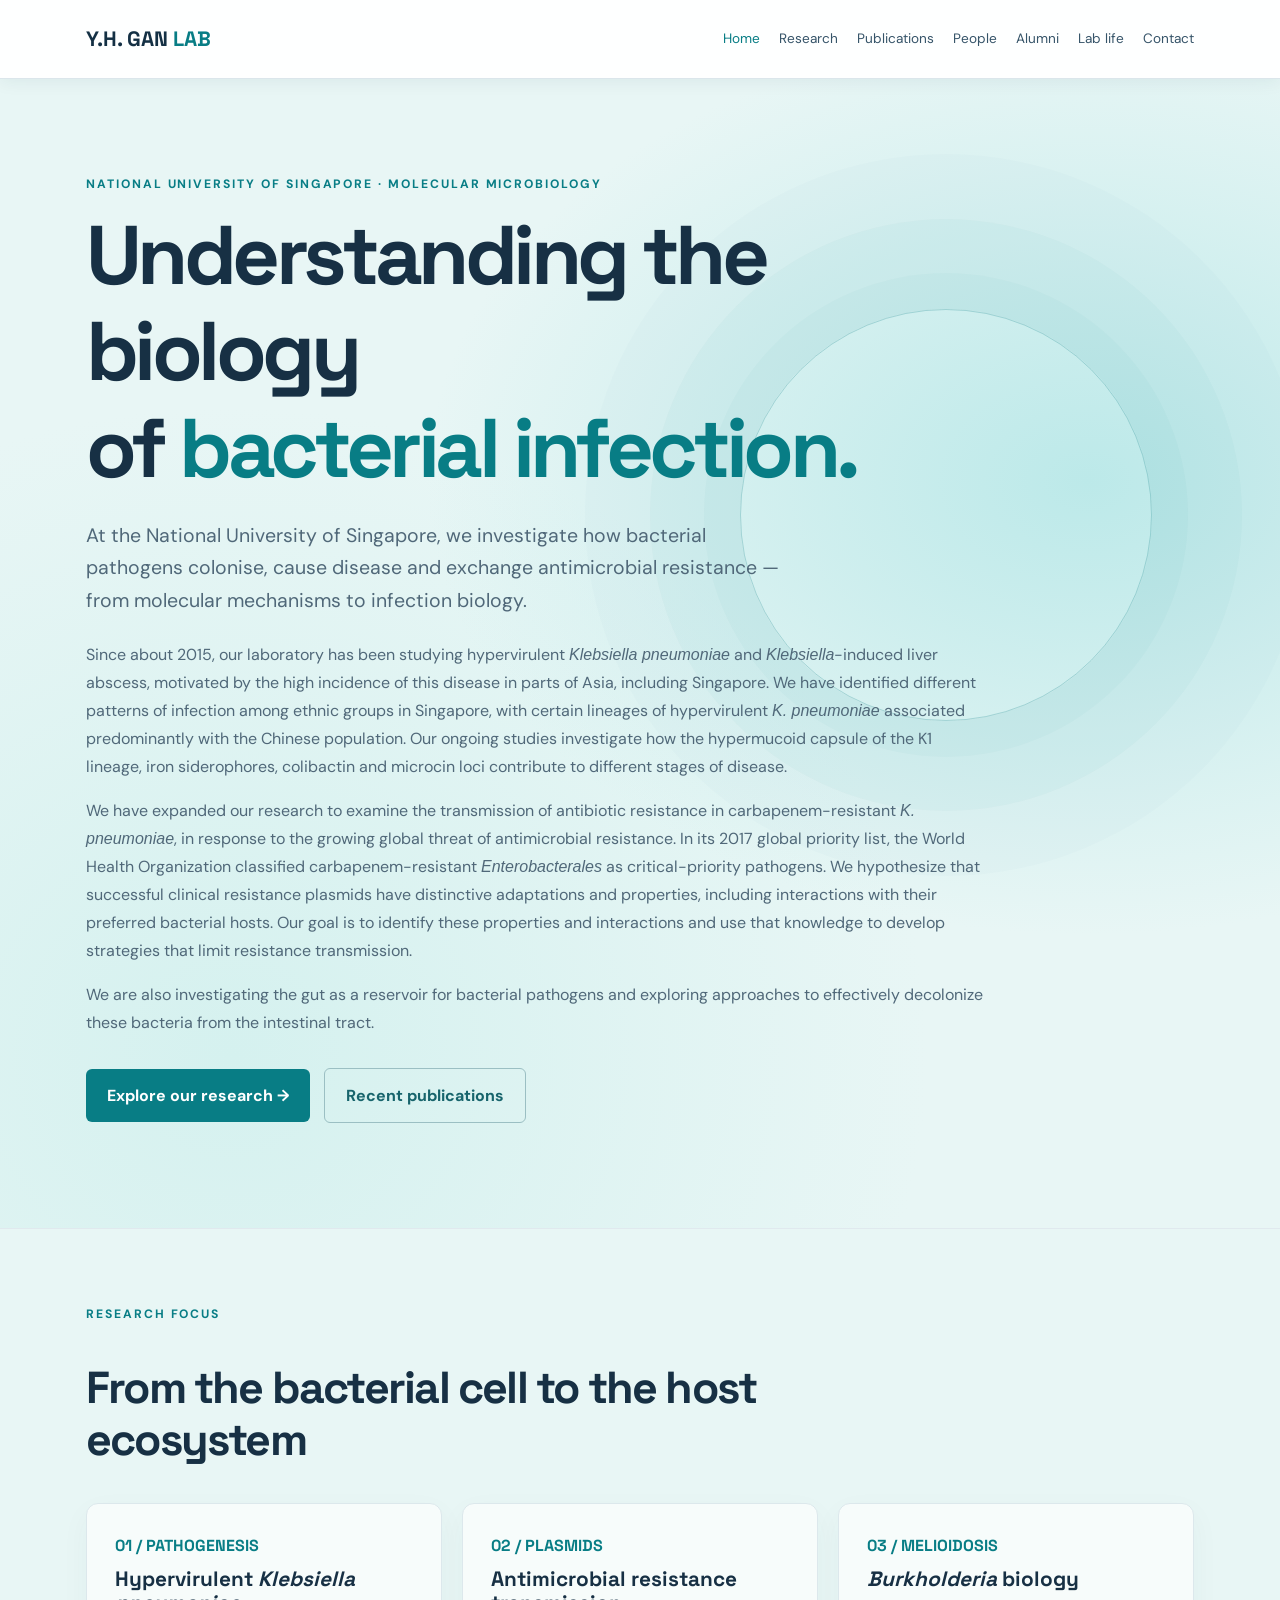
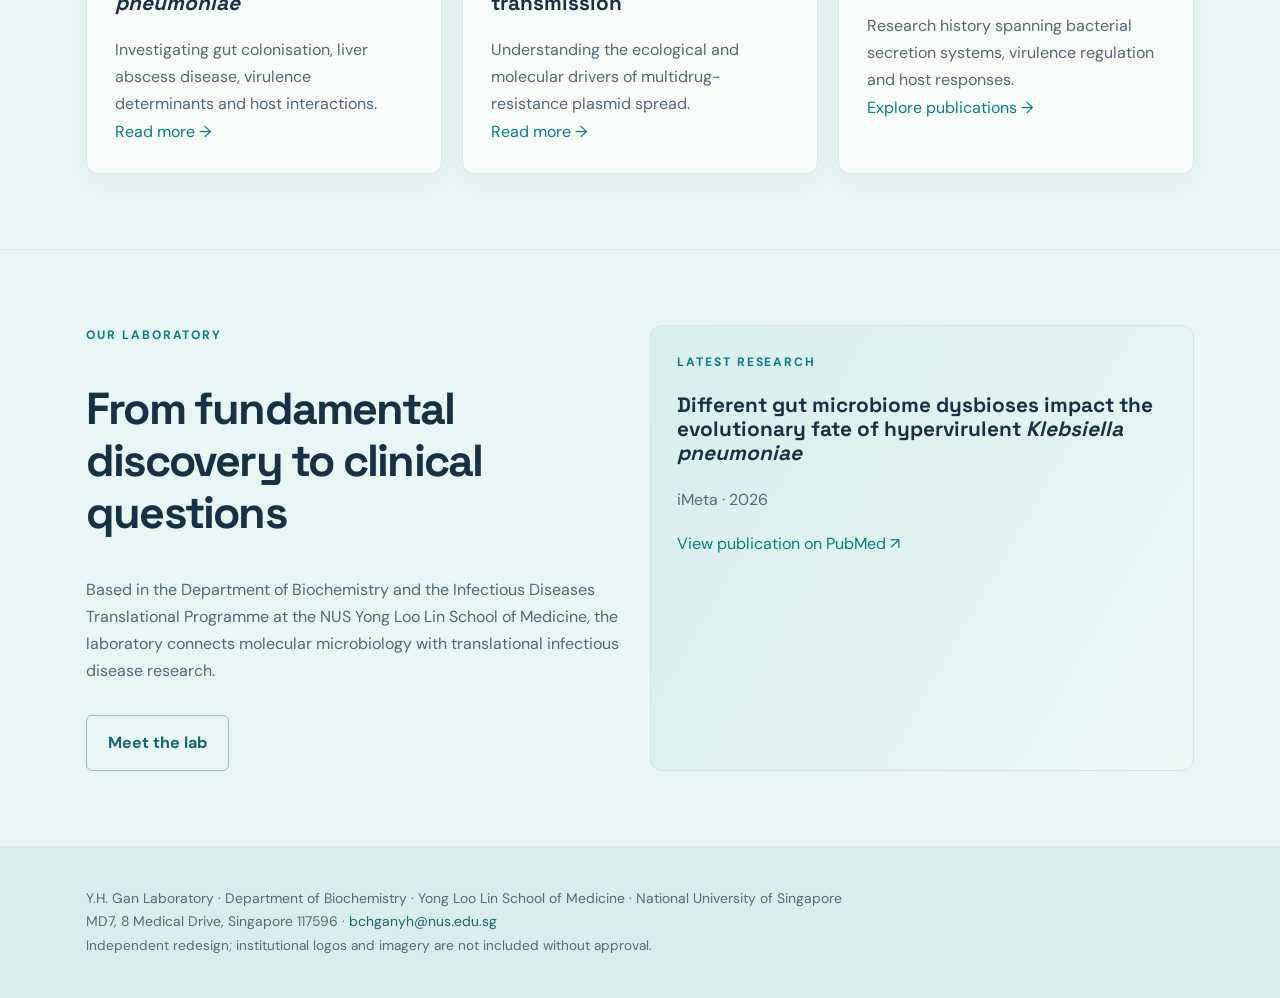
==== commit 057ebaf4: "Add expanded laboratory research overview to homepage" ====
--- a/index.html
+++ b/index.html
@@ -1 +1 @@
-<!doctype html><html lang="en"><head><meta charset="utf-8"><meta name="viewport" content="width=device-width,initial-scale=1"><meta name="description" content="Y.H. Gan Laboratory at the National University of Singapore: bacterial pathogenesis, Klebsiella pneumoniae, antimicrobial resistance and melioidosis."><title>Home | Y.H. Gan Laboratory</title><link rel="stylesheet" href="assets/style.css"></head><body><header class="top"><div class="wrap nav"><a class="brand" href="index.html">Y.H. GAN <b>LAB</b></a><nav aria-label="Main navigation"><a class="active" href="index.html">Home</a><a class="" href="research.html">Research</a><a class="" href="publications.html">Publications</a><a class="" href="people.html">People</a><a class="" href="alumni.html">Alumni</a><a class="" href="lab-life.html">Lab life</a><a class="" href="contact.html">Contact</a></nav></div></header><main><section class="hero"><div class="wrap"><div class="eyebrow">National University of Singapore · Molecular microbiology</div><h1>Understanding the biology<br>of <span style="color:var(--aqua)">bacterial infection.</span></h1><p class="lead">At the National University of Singapore, we investigate how bacterial pathogens colonise, cause disease and exchange antimicrobial resistance — from molecular mechanisms to infection biology.</p><a class="btn" href="research.html">Explore our research →</a><a class="btn secondary" href="publications.html">Recent publications</a></div></section><section class="section"><div class="wrap"><div class="eyebrow">Research focus</div><h2>From the bacterial cell to the host ecosystem</h2><div class="grid"><article class="card"><span class="number">01 / PATHOGENESIS</span><h3>Hypervirulent <i>Klebsiella pneumoniae</i></h3><p>Investigating gut colonisation, liver abscess disease, virulence determinants and host interactions.</p><a href="research.html">Read more →</a></article><article class="card"><span class="number">02 / PLASMIDS</span><h3>Antimicrobial resistance transmission</h3><p>Understanding the ecological and molecular drivers of multidrug-resistance plasmid spread.</p><a href="research.html">Read more →</a></article><article class="card"><span class="number">03 / MELIOIDOSIS</span><h3><i>Burkholderia</i> biology</h3><p>Research history spanning bacterial secretion systems, virulence regulation and host responses.</p><a href="publications.html">Explore publications →</a></article></div></div></section><section class="section"><div class="wrap grid two"><div><div class="eyebrow">Our laboratory</div><h2>From fundamental discovery to clinical questions</h2><p>Based in the Department of Biochemistry and the Infectious Diseases Translational Programme at the NUS Yong Loo Lin School of Medicine, the laboratory connects molecular microbiology with translational infectious disease research.</p><a class="btn secondary" href="people.html">Meet the lab</a></div><div class="banner"><div class="eyebrow">Latest research</div><h3>Different gut microbiome dysbioses impact the evolutionary fate of hypervirulent <i>Klebsiella pneumoniae</i></h3><p>iMeta · 2026</p><a href="https://pubmed.ncbi.nlm.nih.gov/42787551/" target="_blank" rel="noopener noreferrer">View publication on PubMed ↗</a></div></div></section></main><footer class="footer"><div class="wrap">Y.H. Gan Laboratory · Department of Biochemistry · Yong Loo Lin School of Medicine · National University of Singapore<br>MD7, 8 Medical Drive, Singapore 117596 · <a href="mailto:bchganyh@nus.edu.sg">bchganyh@nus.edu.sg</a><br><span class="small">Independent redesign; institutional logos and imagery are not included without approval.</span></div></footer></body></html>+<!doctype html><html lang="en"><head><meta charset="utf-8"><meta name="viewport" content="width=device-width,initial-scale=1"><meta name="description" content="Y.H. Gan Laboratory at the National University of Singapore: bacterial pathogenesis, Klebsiella pneumoniae, antimicrobial resistance and melioidosis."><title>Home | Y.H. Gan Laboratory</title><link rel="stylesheet" href="assets/style.css"></head><body><header class="top"><div class="wrap nav"><a class="brand" href="index.html">Y.H. GAN <b>LAB</b></a><nav aria-label="Main navigation"><a class="active" href="index.html">Home</a><a class="" href="research.html">Research</a><a class="" href="publications.html">Publications</a><a class="" href="people.html">People</a><a class="" href="alumni.html">Alumni</a><a class="" href="lab-life.html">Lab life</a><a class="" href="contact.html">Contact</a></nav></div></header><main><section class="hero"><div class="wrap"><div class="eyebrow">National University of Singapore · Molecular microbiology</div><h1>Understanding the biology<br>of <span style="color:var(--aqua)">bacterial infection.</span></h1><p class="lead">At the National University of Singapore, we investigate how bacterial pathogens colonise, cause disease and exchange antimicrobial resistance — from molecular mechanisms to infection biology.</p><div class="home-research-overview" style="max-width:900px;margin:24px 0 10px;line-height:1.75"><p>Since about 2015, our laboratory has been studying hypervirulent <i>Klebsiella pneumoniae</i> and <i>Klebsiella</i>-induced liver abscess, motivated by the high incidence of this disease in parts of Asia, including Singapore. We have identified different patterns of infection among ethnic groups in Singapore, with certain lineages of hypervirulent <i>K. pneumoniae</i> associated predominantly with the Chinese population. Our ongoing studies investigate how the hypermucoid capsule of the K1 lineage, iron siderophores, colibactin and microcin loci contribute to different stages of disease.</p><p>We have expanded our research to examine the transmission of antibiotic resistance in carbapenem-resistant <i>K. pneumoniae</i>, in response to the growing global threat of antimicrobial resistance. In its 2017 global priority list, the World Health Organization classified carbapenem-resistant <i>Enterobacterales</i> as critical-priority pathogens. We hypothesize that successful clinical resistance plasmids have distinctive adaptations and properties, including interactions with their preferred bacterial hosts. Our goal is to identify these properties and interactions and use that knowledge to develop strategies that limit resistance transmission.</p><p>We are also investigating the gut as a reservoir for bacterial pathogens and exploring approaches to effectively decolonize these bacteria from the intestinal tract.</p></div><a class="btn" href="research.html">Explore our research →</a><a class="btn secondary" href="publications.html">Recent publications</a></div></section><section class="section"><div class="wrap"><div class="eyebrow">Research focus</div><h2>From the bacterial cell to the host ecosystem</h2><div class="grid"><article class="card"><span class="number">01 / PATHOGENESIS</span><h3>Hypervirulent <i>Klebsiella pneumoniae</i></h3><p>Investigating gut colonisation, liver abscess disease, virulence determinants and host interactions.</p><a href="research.html">Read more →</a></article><article class="card"><span class="number">02 / PLASMIDS</span><h3>Antimicrobial resistance transmission</h3><p>Understanding the ecological and molecular drivers of multidrug-resistance plasmid spread.</p><a href="research.html">Read more →</a></article><article class="card"><span class="number">03 / MELIOIDOSIS</span><h3><i>Burkholderia</i> biology</h3><p>Research history spanning bacterial secretion systems, virulence regulation and host responses.</p><a href="publications.html">Explore publications →</a></article></div></div></section><section class="section"><div class="wrap grid two"><div><div class="eyebrow">Our laboratory</div><h2>From fundamental discovery to clinical questions</h2><p>Based in the Department of Biochemistry and the Infectious Diseases Translational Programme at the NUS Yong Loo Lin School of Medicine, the laboratory connects molecular microbiology with translational infectious disease research.</p><a class="btn secondary" href="people.html">Meet the lab</a></div><div class="banner"><div class="eyebrow">Latest research</div><h3>Different gut microbiome dysbioses impact the evolutionary fate of hypervirulent <i>Klebsiella pneumoniae</i></h3><p>iMeta · 2026</p><a href="https://pubmed.ncbi.nlm.nih.gov/42787551/" target="_blank" rel="noopener noreferrer">View publication on PubMed ↗</a></div></div></section></main><footer class="footer"><div class="wrap">Y.H. Gan Laboratory · Department of Biochemistry · Yong Loo Lin School of Medicine · National University of Singapore<br>MD7, 8 Medical Drive, Singapore 117596 · <a href="mailto:bchganyh@nus.edu.sg">bchganyh@nus.edu.sg</a><br><span class="small">Independent redesign; institutional logos and imagery are not included without approval.</span></div></footer></body></html>
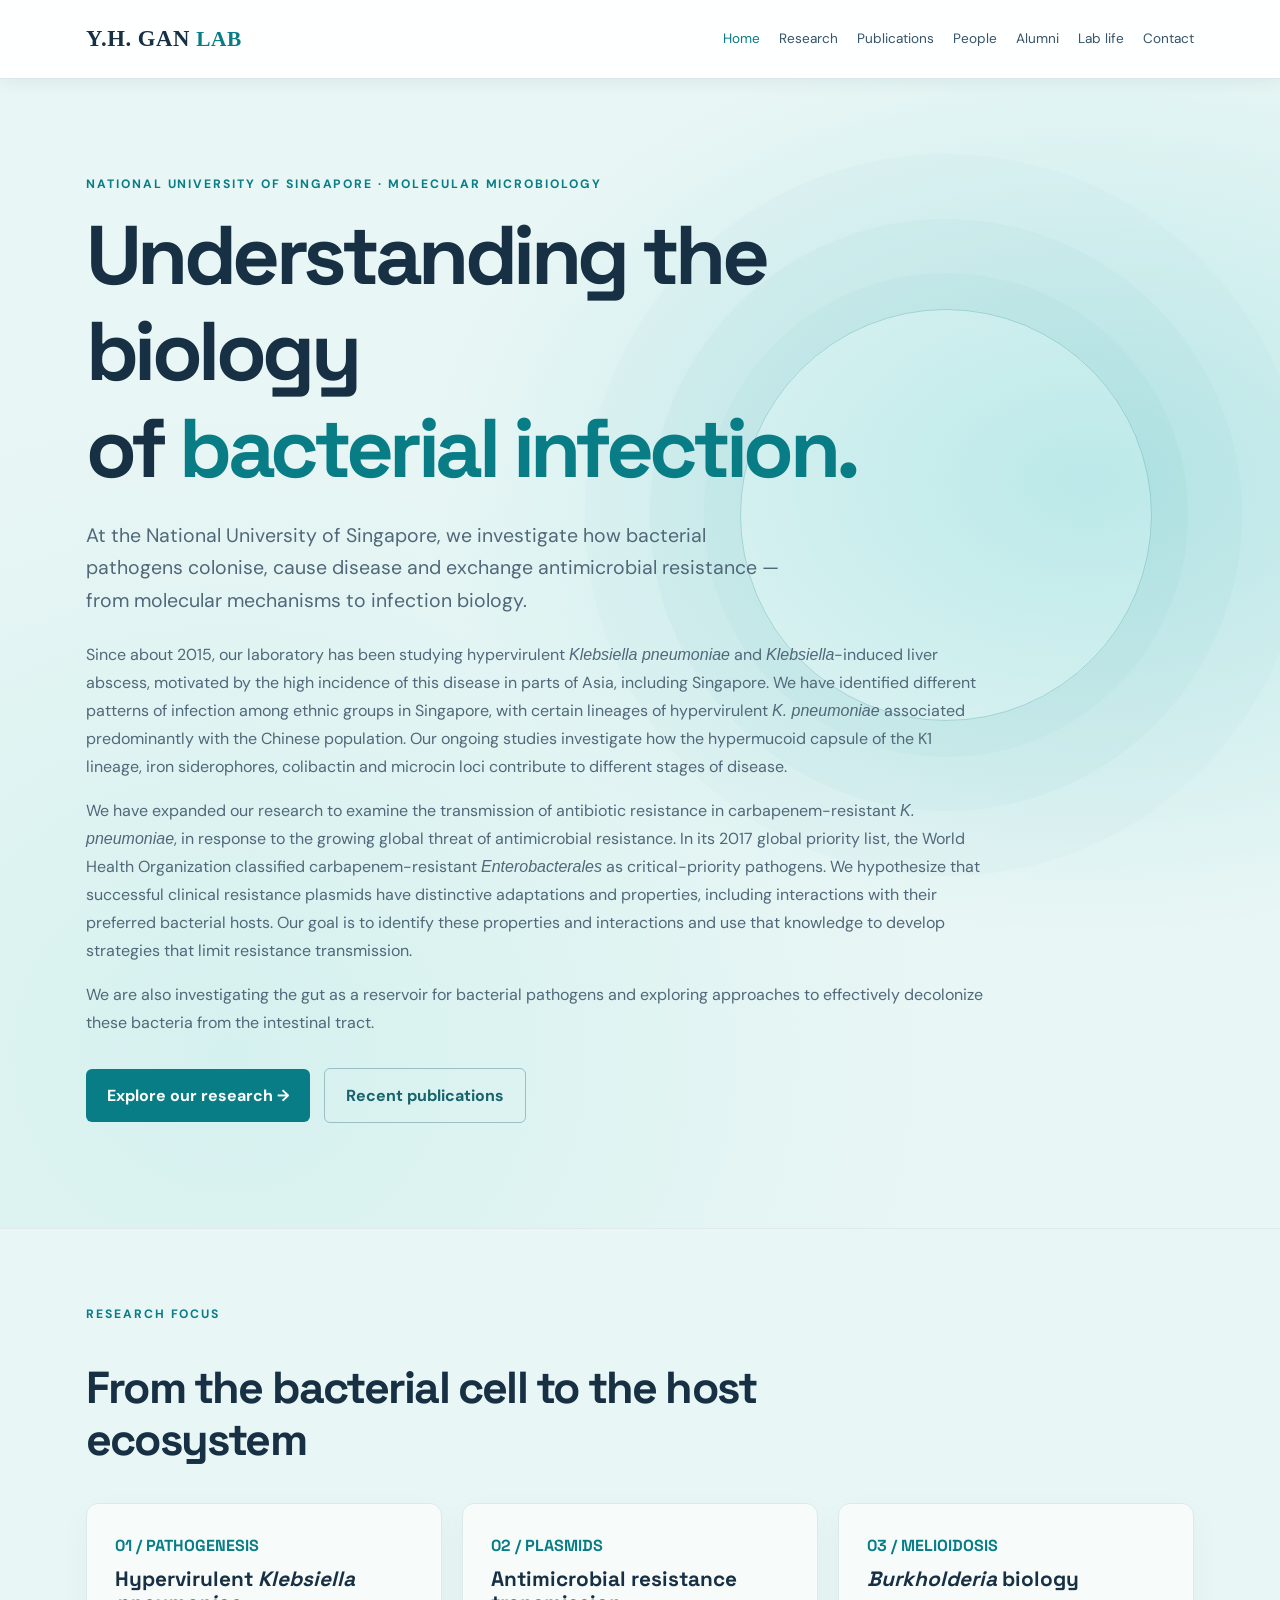
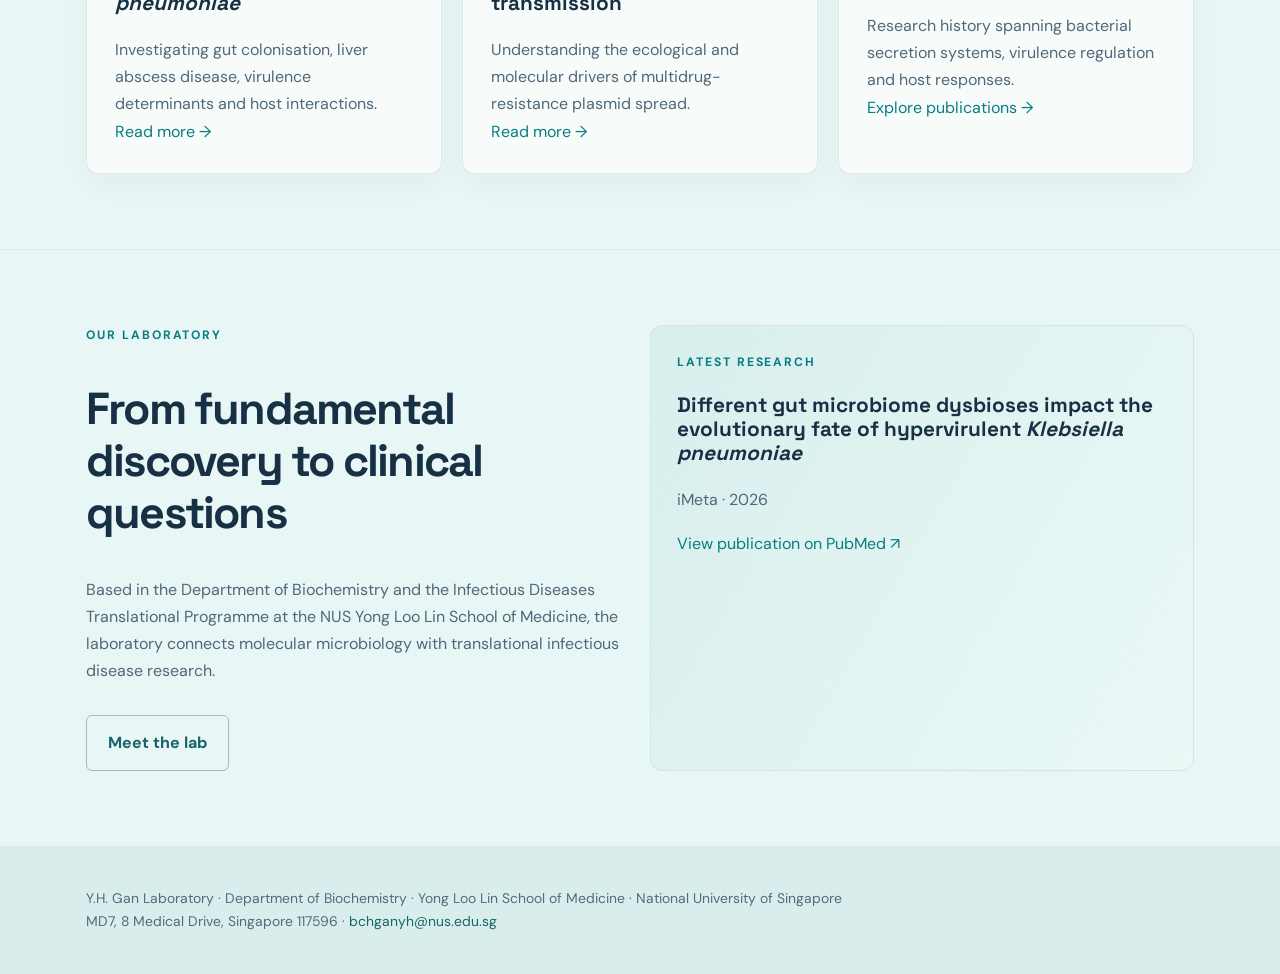
==== commit 31b4e517: "Remove outdated independent redesign footer disclaimer" ====
--- a/index.html
+++ b/index.html
@@ -1 +1 @@
-<!doctype html><html lang="en"><head><meta charset="utf-8"><meta name="viewport" content="width=device-width,initial-scale=1"><meta name="description" content="Y.H. Gan Laboratory at the National University of Singapore: bacterial pathogenesis, Klebsiella pneumoniae, antimicrobial resistance and melioidosis."><title>Home | Y.H. Gan Laboratory</title><link rel="stylesheet" href="assets/style.css"></head><body><header class="top"><div class="wrap nav"><a class="brand" href="index.html">Y.H. GAN <b>LAB</b></a><nav aria-label="Main navigation"><a class="active" href="index.html">Home</a><a class="" href="research.html">Research</a><a class="" href="publications.html">Publications</a><a class="" href="people.html">People</a><a class="" href="alumni.html">Alumni</a><a class="" href="lab-life.html">Lab life</a><a class="" href="contact.html">Contact</a></nav></div></header><main><section class="hero"><div class="wrap"><div class="eyebrow">National University of Singapore · Molecular microbiology</div><h1>Understanding the biology<br>of <span style="color:var(--aqua)">bacterial infection.</span></h1><p class="lead">At the National University of Singapore, we investigate how bacterial pathogens colonise, cause disease and exchange antimicrobial resistance — from molecular mechanisms to infection biology.</p><div class="home-research-overview" style="max-width:900px;margin:24px 0 10px;line-height:1.75"><p>Since about 2015, our laboratory has been studying hypervirulent <i>Klebsiella pneumoniae</i> and <i>Klebsiella</i>-induced liver abscess, motivated by the high incidence of this disease in parts of Asia, including Singapore. We have identified different patterns of infection among ethnic groups in Singapore, with certain lineages of hypervirulent <i>K. pneumoniae</i> associated predominantly with the Chinese population. Our ongoing studies investigate how the hypermucoid capsule of the K1 lineage, iron siderophores, colibactin and microcin loci contribute to different stages of disease.</p><p>We have expanded our research to examine the transmission of antibiotic resistance in carbapenem-resistant <i>K. pneumoniae</i>, in response to the growing global threat of antimicrobial resistance. In its 2017 global priority list, the World Health Organization classified carbapenem-resistant <i>Enterobacterales</i> as critical-priority pathogens. We hypothesize that successful clinical resistance plasmids have distinctive adaptations and properties, including interactions with their preferred bacterial hosts. Our goal is to identify these properties and interactions and use that knowledge to develop strategies that limit resistance transmission.</p><p>We are also investigating the gut as a reservoir for bacterial pathogens and exploring approaches to effectively decolonize these bacteria from the intestinal tract.</p></div><a class="btn" href="research.html">Explore our research →</a><a class="btn secondary" href="publications.html">Recent publications</a></div></section><section class="section"><div class="wrap"><div class="eyebrow">Research focus</div><h2>From the bacterial cell to the host ecosystem</h2><div class="grid"><article class="card"><span class="number">01 / PATHOGENESIS</span><h3>Hypervirulent <i>Klebsiella pneumoniae</i></h3><p>Investigating gut colonisation, liver abscess disease, virulence determinants and host interactions.</p><a href="research.html">Read more →</a></article><article class="card"><span class="number">02 / PLASMIDS</span><h3>Antimicrobial resistance transmission</h3><p>Understanding the ecological and molecular drivers of multidrug-resistance plasmid spread.</p><a href="research.html">Read more →</a></article><article class="card"><span class="number">03 / MELIOIDOSIS</span><h3><i>Burkholderia</i> biology</h3><p>Research history spanning bacterial secretion systems, virulence regulation and host responses.</p><a href="publications.html">Explore publications →</a></article></div></div></section><section class="section"><div class="wrap grid two"><div><div class="eyebrow">Our laboratory</div><h2>From fundamental discovery to clinical questions</h2><p>Based in the Department of Biochemistry and the Infectious Diseases Translational Programme at the NUS Yong Loo Lin School of Medicine, the laboratory connects molecular microbiology with translational infectious disease research.</p><a class="btn secondary" href="people.html">Meet the lab</a></div><div class="banner"><div class="eyebrow">Latest research</div><h3>Different gut microbiome dysbioses impact the evolutionary fate of hypervirulent <i>Klebsiella pneumoniae</i></h3><p>iMeta · 2026</p><a href="https://pubmed.ncbi.nlm.nih.gov/42787551/" target="_blank" rel="noopener noreferrer">View publication on PubMed ↗</a></div></div></section></main><footer class="footer"><div class="wrap">Y.H. Gan Laboratory · Department of Biochemistry · Yong Loo Lin School of Medicine · National University of Singapore<br>MD7, 8 Medical Drive, Singapore 117596 · <a href="mailto:bchganyh@nus.edu.sg">bchganyh@nus.edu.sg</a><br><span class="small">Independent redesign; institutional logos and imagery are not included without approval.</span></div></footer></body></html>+<!doctype html><html lang="en"><head><meta charset="utf-8"><meta name="viewport" content="width=device-width,initial-scale=1"><meta name="description" content="Y.H. Gan Laboratory at the National University of Singapore: bacterial pathogenesis, Klebsiella pneumoniae, antimicrobial resistance and melioidosis."><title>Home | Y.H. Gan Laboratory</title><link rel="stylesheet" href="assets/style.css"></head><body><header class="top"><div class="wrap nav"><a class="brand" href="index.html">Y.H. GAN <b>LAB</b></a><nav aria-label="Main navigation"><a class="active" href="index.html">Home</a><a class="" href="research.html">Research</a><a class="" href="publications.html">Publications</a><a class="" href="people.html">People</a><a class="" href="alumni.html">Alumni</a><a class="" href="lab-life.html">Lab life</a><a class="" href="contact.html">Contact</a></nav></div></header><main><section class="hero"><div class="wrap"><div class="eyebrow">National University of Singapore · Molecular microbiology</div><h1>Understanding the biology<br>of <span style="color:var(--aqua)">bacterial infection.</span></h1><p class="lead">At the National University of Singapore, we investigate how bacterial pathogens colonise, cause disease and exchange antimicrobial resistance — from molecular mechanisms to infection biology.</p><div class="home-research-overview" style="max-width:900px;margin:24px 0 10px;line-height:1.75"><p>Since about 2015, our laboratory has been studying hypervirulent <i>Klebsiella pneumoniae</i> and <i>Klebsiella</i>-induced liver abscess, motivated by the high incidence of this disease in parts of Asia, including Singapore. We have identified different patterns of infection among ethnic groups in Singapore, with certain lineages of hypervirulent <i>K. pneumoniae</i> associated predominantly with the Chinese population. Our ongoing studies investigate how the hypermucoid capsule of the K1 lineage, iron siderophores, colibactin and microcin loci contribute to different stages of disease.</p><p>We have expanded our research to examine the transmission of antibiotic resistance in carbapenem-resistant <i>K. pneumoniae</i>, in response to the growing global threat of antimicrobial resistance. In its 2017 global priority list, the World Health Organization classified carbapenem-resistant <i>Enterobacterales</i> as critical-priority pathogens. We hypothesize that successful clinical resistance plasmids have distinctive adaptations and properties, including interactions with their preferred bacterial hosts. Our goal is to identify these properties and interactions and use that knowledge to develop strategies that limit resistance transmission.</p><p>We are also investigating the gut as a reservoir for bacterial pathogens and exploring approaches to effectively decolonize these bacteria from the intestinal tract.</p></div><a class="btn" href="research.html">Explore our research →</a><a class="btn secondary" href="publications.html">Recent publications</a></div></section><section class="section"><div class="wrap"><div class="eyebrow">Research focus</div><h2>From the bacterial cell to the host ecosystem</h2><div class="grid"><article class="card"><span class="number">01 / PATHOGENESIS</span><h3>Hypervirulent <i>Klebsiella pneumoniae</i></h3><p>Investigating gut colonisation, liver abscess disease, virulence determinants and host interactions.</p><a href="research.html">Read more →</a></article><article class="card"><span class="number">02 / PLASMIDS</span><h3>Antimicrobial resistance transmission</h3><p>Understanding the ecological and molecular drivers of multidrug-resistance plasmid spread.</p><a href="research.html">Read more →</a></article><article class="card"><span class="number">03 / MELIOIDOSIS</span><h3><i>Burkholderia</i> biology</h3><p>Research history spanning bacterial secretion systems, virulence regulation and host responses.</p><a href="publications.html">Explore publications →</a></article></div></div></section><section class="section"><div class="wrap grid two"><div><div class="eyebrow">Our laboratory</div><h2>From fundamental discovery to clinical questions</h2><p>Based in the Department of Biochemistry and the Infectious Diseases Translational Programme at the NUS Yong Loo Lin School of Medicine, the laboratory connects molecular microbiology with translational infectious disease research.</p><a class="btn secondary" href="people.html">Meet the lab</a></div><div class="banner"><div class="eyebrow">Latest research</div><h3>Different gut microbiome dysbioses impact the evolutionary fate of hypervirulent <i>Klebsiella pneumoniae</i></h3><p>iMeta · 2026</p><a href="https://pubmed.ncbi.nlm.nih.gov/42787551/" target="_blank" rel="noopener noreferrer">View publication on PubMed ↗</a></div></div></section></main><footer class="footer"><div class="wrap">Y.H. Gan Laboratory · Department of Biochemistry · Yong Loo Lin School of Medicine · National University of Singapore<br>MD7, 8 Medical Drive, Singapore 117596 · <a href="mailto:bchganyh@nus.edu.sg">bchganyh@nus.edu.sg</a></div></footer></body></html>
--- a/assets/style.css
+++ b/assets/style.css
@@ -53,3 +53,9 @@
 .card{background:#f7fcfb}
 .banner{background:linear-gradient(120deg,#d8efed,#eaf8f6)}
 .footer{background:#d9eeec}
+
+/* Refined academic wordmark typography */
+.brand,.brand b{font-family:Georgia,'Times New Roman',serif;font-weight:600;letter-spacing:.025em;text-transform:none}
+.brand{font-size:1.42rem;line-height:1.15;color:#173044}
+.brand b{font-size:.94em;color:#087d85;font-weight:600}
+@media(max-width:600px){.brand{font-size:1.2rem}}
